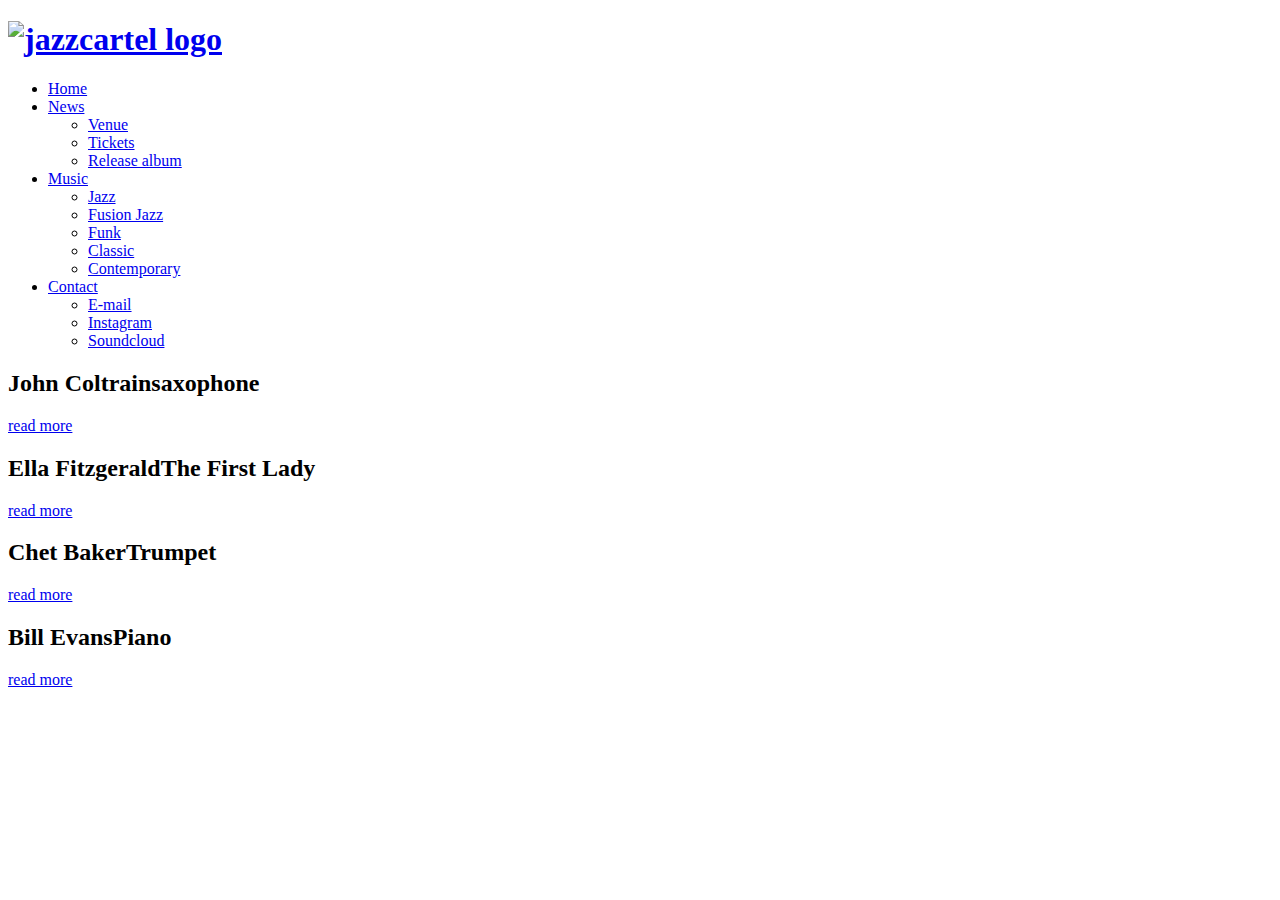
==== index.html @ 9e8f1c41 "Rename home_index.html to index.html" ====
<!DOCTYPE html>
<html lang="ko">
  <head>
    <meta charset="UTF-8" />
    <meta name="viewport" content="width=device-width, initial-scale=1.0" />
    <meta http-equiv="X-UA-Compatible" content="ie=edge" />
    <title>JazzCartel</title>
    <link rel="stylesheet" href="/Jazzpage-main/home/css/home_style.css" />
    <!-- 구글 웹폰트 -->
    <link href="https://fonts.googleapis.com/css2?family=Nanum+Myeongjo:wght@400;700&display=swap" rel="stylesheet">
    
  </head>
  <body>
    <header id="main-header" class="clearfix">
      <h1>
        <a href="./"><img src="/Jazzpage-main/home/images/jazzcartel_logo.png" alt="jazzcartel logo" /></a>
      </h1>
      <nav class="nav" class="clearfix">
        <ul>
          <li><a href="#">Home</a>
          </li>
          <li><a href="#">News</a>
            <ul class="submenu">
              <li><a href="#">Venue</a></li>
              <li><a href="#">Tickets</a></li>
              <li><a href="#">Release album</a></li>
            </ul>
          </li>
          <li><a href="#">Music</a>
            <ul class="submenu">
              <li><a href="#">Jazz</a></li>
              <li><a href="#">Fusion Jazz</a></li>
              <li><a href="#">Funk</a></li>
              <li><a href="#">Classic</a></li>
              <li><a href="#">Contemporary</a></li>
            </ul>
          </li>
          <li><a href="#">Contact</a>
            <ul class="submenu">
              <li><a href="#">E-mail</a></li>
              <li><a href="#">Instagram</a></li>
              <li><a href="#">Soundcloud</a></li>
            </ul>
          </li>
        </ul>
      </nav>
    </header>
    <div class="container main clearfix">
      <section id="section1" class="col">
        <h2>John Coltrain<span>saxophone</span></h2>
        <a href="#" class="btn_link">read more</a>
      </section>
      <section id="section1" class="col">
        <h2>Ella Fitzgerald<span>The First Lady</span></h2>
        <a href="#" class="btn_link">read more</a>
      </section>
      <section id="section1" class="col">
        <h2>Chet Baker<span>Trumpet</span></h2>
        <a href="#" class="btn_link">read more</a>
      </section>
      <section id="section1" class="col">
        <h2>Bill Evans<span>Piano</span></h2>
        <a href="#" class="btn_link">read more</a>
      </section>
    </div>



    <script src="https://ajax.googleapis.com/ajax/libs/jquery/3.6.0/jquery.min.js"></script>

    <script>
      $(".nav > ul > li").mouseover(function() {
        $(this).find(".submenu").stop().slideDown(200);
      });
      $(".nav > ul > li").mouseout(function() {
        $(this).find(".submenu").stop().slideUp(200);
      });
    </script>
    <!--container-->
  </body>
</html>
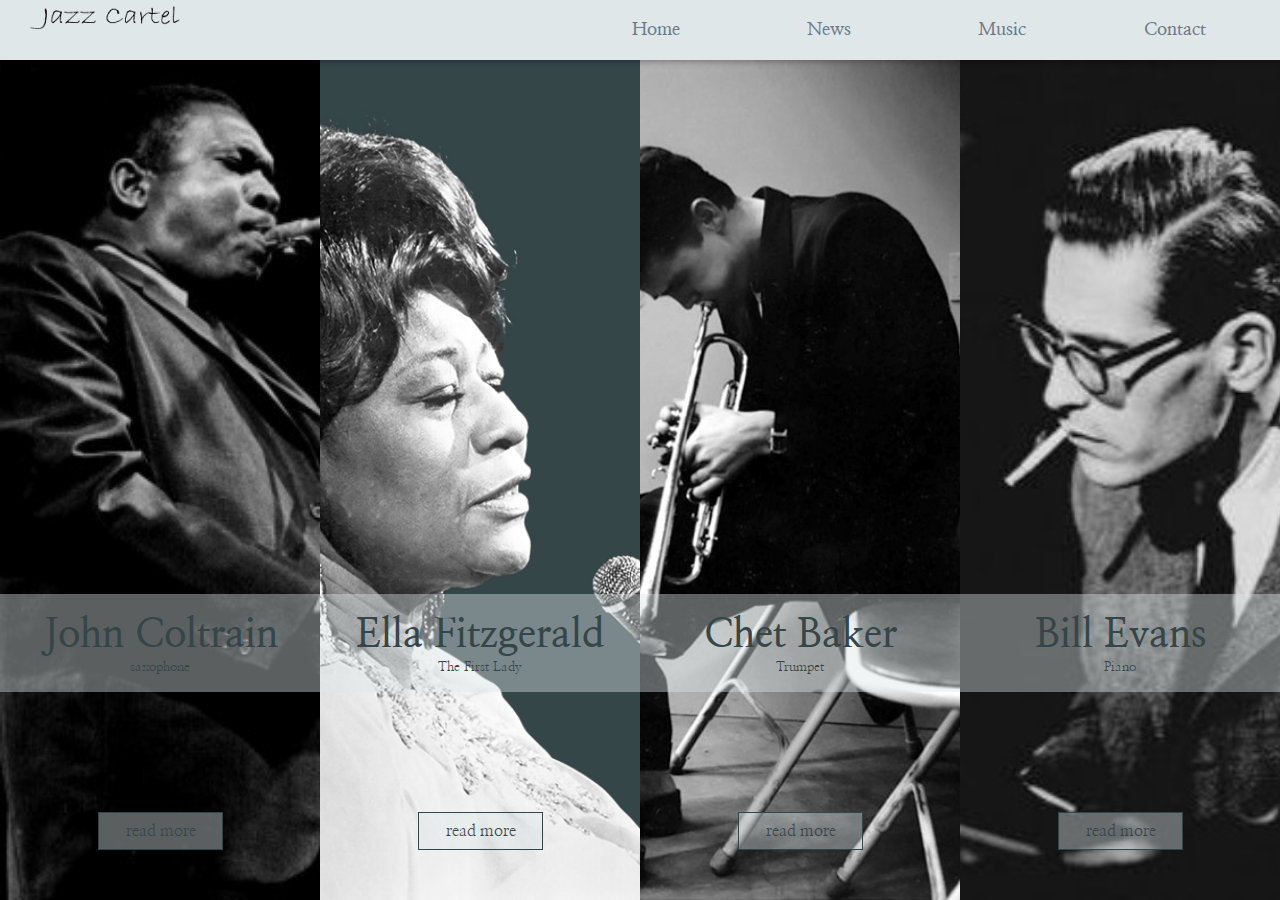
==== commit 9b84a0cb: "Update index.html" ====
--- a/index.html
+++ b/index.html
@@ -5,7 +5,7 @@
     <meta name="viewport" content="width=device-width, initial-scale=1.0" />
     <meta http-equiv="X-UA-Compatible" content="ie=edge" />
     <title>JazzCartel</title>
-    <link rel="stylesheet" href="/Jazzpage-main/home/css/home_style.css" />
+    <link rel="stylesheet" href="css/home_style.css" />
     <!-- 구글 웹폰트 -->
     <link href="https://fonts.googleapis.com/css2?family=Nanum+Myeongjo:wght@400;700&display=swap" rel="stylesheet">
     
@@ -13,33 +13,33 @@
   <body>
     <header id="main-header" class="clearfix">
       <h1>
-        <a href="./"><img src="/Jazzpage-main/home/images/jazzcartel_logo.png" alt="jazzcartel logo" /></a>
+        <a href="./"><img src="images/jazzcartel_logo.png" alt="jazzcartel logo" /></a>
       </h1>
       <nav class="nav" class="clearfix">
         <ul>
-          <li><a href="#">Home</a>
+          <li><a href="./">Home</a>
           </li>
-          <li><a href="#">News</a>
+          <li><a href="./">News</a>
             <ul class="submenu">
-              <li><a href="#">Venue</a></li>
-              <li><a href="#">Tickets</a></li>
-              <li><a href="#">Release album</a></li>
+              <li><a href="./">Venue</a></li>
+              <li><a href="./">Tickets</a></li>
+              <li><a href="./">Release album</a></li>
             </ul>
           </li>
-          <li><a href="#">Music</a>
+          <li><a href="./">Music</a>
             <ul class="submenu">
-              <li><a href="#">Jazz</a></li>
-              <li><a href="#">Fusion Jazz</a></li>
-              <li><a href="#">Funk</a></li>
-              <li><a href="#">Classic</a></li>
-              <li><a href="#">Contemporary</a></li>
+              <li><a href="./">Jazz</a></li>
+              <li><a href="./">Fusion Jazz</a></li>
+              <li><a href="./">Funk</a></li>
+              <li><a href="./">Classic</a></li>
+              <li><a href="./">Contemporary</a></li>
             </ul>
           </li>
-          <li><a href="#">Contact</a>
+          <li><a href="./">Contact</a>
             <ul class="submenu">
-              <li><a href="#">E-mail</a></li>
-              <li><a href="#">Instagram</a></li>
-              <li><a href="#">Soundcloud</a></li>
+              <li><a href="./">E-mail</a></li>
+              <li><a href="./">Instagram</a></li>
+              <li><a href="./">Soundcloud</a></li>
             </ul>
           </li>
         </ul>
@@ -48,19 +48,19 @@
     <div class="container main clearfix">
       <section id="section1" class="col">
         <h2>John Coltrain<span>saxophone</span></h2>
-        <a href="#" class="btn_link">read more</a>
+        <a href="./" class="btn_link">read more</a>
       </section>
       <section id="section1" class="col">
         <h2>Ella Fitzgerald<span>The First Lady</span></h2>
-        <a href="#" class="btn_link">read more</a>
+        <a href="./" class="btn_link">read more</a>
       </section>
       <section id="section1" class="col">
         <h2>Chet Baker<span>Trumpet</span></h2>
-        <a href="#" class="btn_link">read more</a>
+        <a href="./" class="btn_link">read more</a>
       </section>
       <section id="section1" class="col">
         <h2>Bill Evans<span>Piano</span></h2>
-        <a href="#" class="btn_link">read more</a>
+        <a href="./" class="btn_link">read more</a>
       </section>
     </div>
 
--- a/css/home_style.css
+++ b/css/home_style.css
@@ -0,0 +1,187 @@
+/* style.css */
+/*  
+  main color: #348e4c;
+*/
+:root {
+  --main-color: #354649;
+  --second-color: #E0E7E9;
+  --text-color: #6C7A89;
+  --heading1: 50px;
+  --heading2: 40px;
+  --base-font-size: 18px;
+}
+
+/* 초기화 */
+
+* {
+  margin: 0;
+  padding: 0;
+  box-sizing: border-box;
+}
+.clearfix::before,
+.clearfix::after {
+  display: block;
+  content: '';
+  clear: both;
+}
+body {
+  font-size: var(--base-font-size);
+  font-family: 'Nanum Myeongjo', serif;
+  color: var(--text-color);
+}
+html,
+body {
+  height: 100%;
+}
+h1 {
+  font-size: var(--heading1);
+}
+h2 {
+  font-size: var(--heading2);
+}
+a {
+  text-decoration: none;
+  color: var(--text-color);
+}
+#main-header {
+  width: 100%;
+  height: 60px;
+  background: var(--second-color);
+  box-shadow: 0 2px 6px rgba(0, 0, 0, 0.3);
+  position: relative;
+  z-index: 1;
+}
+#main-header > h1 {
+  position: absolute;
+  left: 30px;
+  top: -13px;
+}
+#main-header h1 img {
+  width: 150px;
+  height: 30px;
+}
+/* 메뉴 */
+#main-header > nav {
+  position: absolute;
+  right: 30px;
+  top: 0px;
+  font-weight: 700;
+}
+#main-header > nav > ul {
+  list-style: none;
+}
+#main-header > nav > ul > li {
+  display: inline-block;
+  margin-left: 1em;
+  position: relative;
+  text-align: center;
+}
+#main-header > nav > ul > li a {
+  width: 150px;
+  display: block;
+  padding: 20px 15px;
+  height: 60px;
+  line-height: 20px;
+}
+/* 메뉴 애니메이션 */
+#main-header > nav > ul > li a:hover,
+#main-header > nav > ul > li a:focus {
+  background-color: var(--main-color);
+  color: #fff;
+}
+#main-header > nav > ul > li a:active {
+  background-color: var(--main-color);
+  color: #fff;
+}
+/* 서브메뉴 */
+#main-header > nav > ul > li ul.submenu {
+  display: none;
+  position: absolute;
+  left: 0;
+  background: var(--second-color);
+  list-style: none;
+}
+#main-header > nav > ul > li ul.submenu li a {
+  padding: 10px;
+}
+#main-header > nav > ul > li ul.submenu li a:hover {
+  background-color: var(--main-color);
+  color: #fff;
+}
+.main {
+  width: 100%;
+  height: calc(100% - 60px);
+  background: #ccc;
+}
+.main .col {
+  width: calc(100% / 4);
+  height: 100%;
+  background: var(--main-color);
+  position: relative;
+}
+.main .col h2 {
+  background: #e0e7e969;
+  text-align: center;
+  color: var(--main-color);
+  padding-top: 1rem;
+  padding-bottom: 1rem;
+  position: absolute;
+  width: 100%;
+  left: 0;
+  /* 중앙수직위치 = 50% - 요소높이 1/2 */
+  /* 109px = h2높이와 패딩값을 더함 */
+  top: calc(70% - 109px / 2);
+}
+
+.main .col h2 span {
+  display: block;
+  font-size: small;
+  font-weight: normal;
+}
+
+.btn_link {
+  background-color: #e0e7e969;
+  color: var(--main-color);
+  width: 125px;
+  text-align: center;
+  padding-top: 8px;
+  padding-bottom: 8px;
+  font-size: 1rem;
+  border: 1px solid #354649;
+  position: absolute;
+  bottom: 50px;
+  left: calc(50% - 124px / 2);
+}
+.btn_link:hover,
+.btn_link:active {
+  background-color: #354649;
+  color: #fff;
+  border: 1px solid #e0e7e969;
+}
+.main .col:first-child {
+  background-image: url(/images/johncoltrane.jpg);
+  background-size: cover;
+  background-position: left;
+  background-repeat: no-repeat;
+}
+.main .col:nth-child(2) {
+  background-image: url(/images/ellafitzgerald.png);
+  background-repeat: no-repeat;
+  background-size: cover;
+  background-position: center;
+}
+.main .col:nth-child(3) {
+  background-image: url(/images/chetbaker.jpg);
+  background-repeat: no-repeat;
+  background-size: cover;
+  background-position: center;
+}
+.main .col:nth-child(4) {
+  background-image: url(/images/billevans.jpg);
+  background-repeat: no-repeat;
+  background-size: cover;
+  background-position: center;
+}
+#section1 {
+  float: left;
+}
